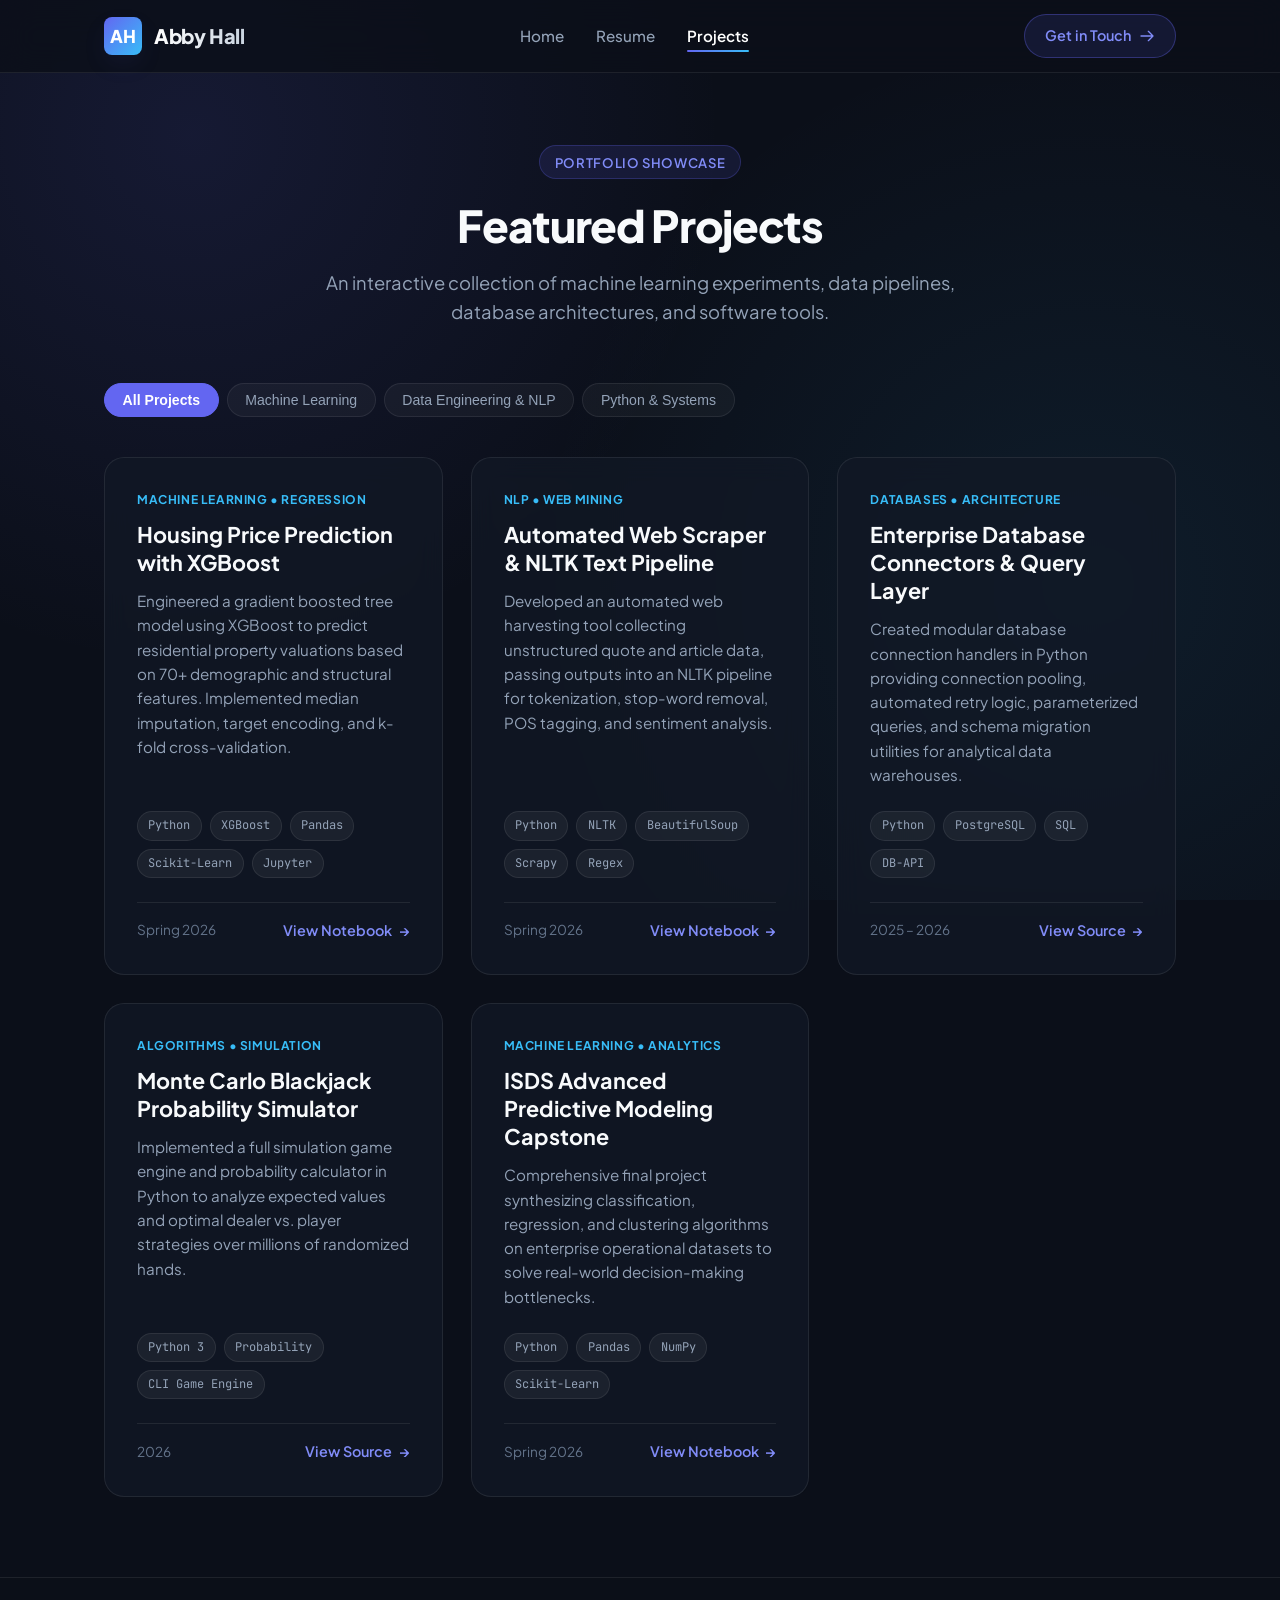
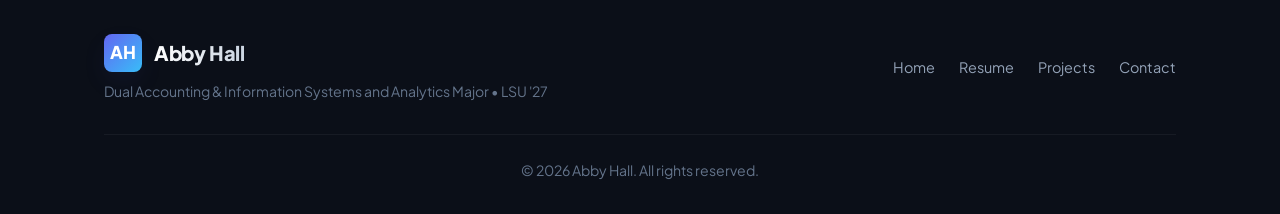
==== project.html @ ceff0d03 "Initial commit of personal website." ====
<!DOCTYPE html>
<html lang="en">
<head>
  <meta charset="UTF-8">
  <meta name="viewport" content="width=device-width, initial-scale=1.0">
  <meta name="description" content="Abby Hall - Portfolio Projects in Machine Learning, Data Science, Python, NLP, and Database Systems.">
  <title>Projects | Abby Hall</title>
  <link rel="stylesheet" href="style.css">
</head>
<body>

  <!-- Navigation Header -->
  <header class="navbar" id="main-nav">
    <div class="container nav-container">
      <a href="index.html" class="logo" id="nav-brand">
        <div class="logo-badge">AH</div>
        <span>Abby Hall</span>
      </a>
      <ul class="nav-links" id="desktop-nav-links">
        <li><a href="index.html" class="nav-link" id="nav-home">Home</a></li>
        <li><a href="resume.html" class="nav-link" id="nav-resume">Resume</a></li>
        <li><a href="project.html" class="nav-link active" id="nav-projects">Projects</a></li>
      </ul>
      <a href="mailto:contact@abbyhall.dev" class="nav-cta" id="nav-contact-btn">
        <span>Get in Touch</span>
        <svg width="16" height="16" fill="none" stroke="currentColor" viewBox="0 0 24 24">
          <path stroke-linecap="round" stroke-linejoin="round" stroke-width="2" d="M14 5l7 7m0 0l-7 7m7-7H3"/>
        </svg>
      </a>
    </div>
  </header>

  <!-- Main Content -->
  <main>
    <!-- Page Header -->
    <section class="page-header" id="projects-header">
      <div class="container">
        <div class="badge">
          <span>Portfolio Showcase</span>
        </div>
        <h1 class="page-title">Featured Projects</h1>
        <p class="page-subtitle">
          An interactive collection of machine learning experiments, data pipelines, database architectures, and software tools.
        </p>
      </div>
    </section>

    <!-- Projects Section with Filter -->
    <section class="section" id="projects-grid-section" style="padding-top: 1rem;">
      <div class="container">
        
        <!-- Filter Tabs -->
        <div class="filter-tabs" id="project-filter-tabs">
          <button class="filter-btn active" data-filter="all">All Projects</button>
          <button class="filter-btn" data-filter="ml">Machine Learning</button>
          <button class="filter-btn" data-filter="data">Data Engineering & NLP</button>
          <button class="filter-btn" data-filter="dev">Python & Systems</button>
        </div>

        <!-- Grid of Project Cards -->
        <div class="cards-grid" id="projects-container">
          
          <!-- Project 1 -->
          <article class="card project-item" data-category="ml" id="project-xgboost-housing">
            <span class="card-tag">Machine Learning &bull; Regression</span>
            <h2 class="card-title">Housing Price Prediction with XGBoost</h2>
            <p class="card-text">
              Engineered a gradient boosted tree model using XGBoost to predict residential property valuations based on 70+ demographic and structural features. Implemented median imputation, target encoding, and k-fold cross-validation.
            </p>
            <div class="tech-tags">
              <span class="tag-pill">Python</span>
              <span class="tag-pill">XGBoost</span>
              <span class="tag-pill">Pandas</span>
              <span class="tag-pill">Scikit-Learn</span>
              <span class="tag-pill">Jupyter</span>
            </div>
            <div class="card-footer">
              <span style="font-size: 0.85rem; color: var(--text-muted);">Spring 2026</span>
              <a href="#" class="card-link" onclick="alert('Project repository & notebook available in local workspace: /XGBoost - Housing Prices'); return false;">
                <span>View Notebook</span> &rarr;
              </a>
            </div>
          </article>

          <!-- Project 2 -->
          <article class="card project-item" data-category="data" id="project-web-scraping-nlp">
            <span class="card-tag">NLP &bull; Web Mining</span>
            <h2 class="card-title">Automated Web Scraper & NLTK Text Pipeline</h2>
            <p class="card-text">
              Developed an automated web harvesting tool collecting unstructured quote and article data, passing outputs into an NLTK pipeline for tokenization, stop-word removal, POS tagging, and sentiment analysis.
            </p>
            <div class="tech-tags">
              <span class="tag-pill">Python</span>
              <span class="tag-pill">NLTK</span>
              <span class="tag-pill">BeautifulSoup</span>
              <span class="tag-pill">Scrapy</span>
              <span class="tag-pill">Regex</span>
            </div>
            <div class="card-footer">
              <span style="font-size: 0.85rem; color: var(--text-muted);">Spring 2026</span>
              <a href="#" class="card-link" onclick="alert('Project pipeline available in local workspace: /web_scraping_nltk_finish.ipynb'); return false;">
                <span>View Notebook</span> &rarr;
              </a>
            </div>
          </article>

          <!-- Project 3 -->
          <article class="card project-item" data-category="dev" id="project-db-connector">
            <span class="card-tag">Databases &bull; Architecture</span>
            <h2 class="card-title">Enterprise Database Connectors & Query Layer</h2>
            <p class="card-text">
              Created modular database connection handlers in Python providing connection pooling, automated retry logic, parameterized queries, and schema migration utilities for analytical data warehouses.
            </p>
            <div class="tech-tags">
              <span class="tag-pill">Python</span>
              <span class="tag-pill">PostgreSQL</span>
              <span class="tag-pill">SQL</span>
              <span class="tag-pill">DB-API</span>
            </div>
            <div class="card-footer">
              <span style="font-size: 0.85rem; color: var(--text-muted);">2025 &ndash; 2026</span>
              <a href="#" class="card-link" onclick="alert('Database connectors available in local workspace: /DBConnections'); return false;">
                <span>View Source</span> &rarr;
              </a>
            </div>
          </article>

          <!-- Project 4 -->
          <article class="card project-item" data-category="dev" id="project-blackjack-simulation">
            <span class="card-tag">Algorithms &bull; Simulation</span>
            <h2 class="card-title">Monte Carlo Blackjack Probability Simulator</h2>
            <p class="card-text">
              Implemented a full simulation game engine and probability calculator in Python to analyze expected values and optimal dealer vs. player strategies over millions of randomized hands.
            </p>
            <div class="tech-tags">
              <span class="tag-pill">Python 3</span>
              <span class="tag-pill">Probability</span>
              <span class="tag-pill">CLI Game Engine</span>
            </div>
            <div class="card-footer">
              <span style="font-size: 0.85rem; color: var(--text-muted);">2026</span>
              <a href="#" class="card-link" onclick="alert('Simulation script available in local workspace: /pythonblackjack.py'); return false;">
                <span>View Source</span> &rarr;
              </a>
            </div>
          </article>

          <!-- Project 5 -->
          <article class="card project-item" data-category="ml" id="project-isds-capstone">
            <span class="card-tag">Machine Learning &bull; Analytics</span>
            <h2 class="card-title">ISDS Advanced Predictive Modeling Capstone</h2>
            <p class="card-text">
              Comprehensive final project synthesizing classification, regression, and clustering algorithms on enterprise operational datasets to solve real-world decision-making bottlenecks.
            </p>
            <div class="tech-tags">
              <span class="tag-pill">Python</span>
              <span class="tag-pill">Pandas</span>
              <span class="tag-pill">NumPy</span>
              <span class="tag-pill">Scikit-Learn</span>
            </div>
            <div class="card-footer">
              <span style="font-size: 0.85rem; color: var(--text-muted);">Spring 2026</span>
              <a href="#" class="card-link" onclick="alert('Capstone notebook available in local workspace: /ISDS3107_final_Spring2026.ipynb'); return false;">
                <span>View Notebook</span> &rarr;
              </a>
            </div>
          </article>

        </div>
      </div>
    </section>
  </main>

  <!-- Footer -->
  <footer class="footer" id="main-footer">
    <div class="container">
      <div class="footer-inner">
        <div>
          <div class="logo">
            <div class="logo-badge">AH</div>
            <span>Abby Hall</span>
          </div>
          <p class="footer-copy" style="margin-top: 0.5rem;">
            Dual Accounting & Information Systems and Analytics Major &bull; LSU '27
          </p>
        </div>

        <div class="footer-links">
          <a href="index.html" class="footer-link">Home</a>
          <a href="resume.html" class="footer-link">Resume</a>
          <a href="project.html" class="footer-link">Projects</a>
          <a href="mailto:contact@abbyhall.dev" class="footer-link">Contact</a>
        </div>
      </div>
      <p class="footer-copy" style="margin-top: 1.5rem; text-align: center;">
        &copy; 2026 Abby Hall. All rights reserved.
      </p>
    </div>
  </footer>

  <!-- Vanilla JS for dynamic project filtering -->
  <script>
    document.addEventListener('DOMContentLoaded', () => {
      const filterBtns = document.querySelectorAll('.filter-btn');
      const projectItems = document.querySelectorAll('.project-item');

      filterBtns.forEach(btn => {
        btn.addEventListener('click', () => {
          filterBtns.forEach(b => b.classList.remove('active'));
          btn.classList.add('active');

          const filter = btn.getAttribute('data-filter');

          projectItems.forEach(item => {
            const category = item.getAttribute('data-category');
            if (filter === 'all' || category === filter) {
              item.style.display = 'flex';
            } else {
              item.style.display = 'none';
            }
          });
        });
      });
    });
  </script>

</body>
</html>
---- style.css ----
/* ===================================================================
   Abby Hall - Personal Portfolio & Resume Stylesheet
   Modern, responsive design with CSS custom properties & animations
   =================================================================== */

@import url('https://fonts.googleapis.com/css2?family=Plus+Jakarta+Sans:wght@300;400;500;600;700;800&family=JetBrains+Mono:wght@400;500&display=swap');

:root {
  --bg: #0b0f19;
  --bg-card: rgba(18, 24, 38, 0.75);
  --bg-card-hover: rgba(28, 36, 56, 0.85);
  --surface: #131b2e;
  --surface-border: rgba(255, 255, 255, 0.08);
  --surface-border-hover: rgba(99, 102, 241, 0.35);

  --primary: #6366f1;
  --primary-light: #818cf8;
  --primary-glow: rgba(99, 102, 241, 0.25);
  --accent: #38bdf8;
  --accent-glow: rgba(56, 189, 248, 0.2);
  --emerald: #10b981;

  --text-main: #f8fafc;
  --text-secondary: #94a3b8;
  --text-muted: #64748b;

  --font-main: 'Plus Jakarta Sans', -apple-system, BlinkMacSystemFont, 'Segoe UI', Roboto, sans-serif;
  --font-mono: 'JetBrains Mono', monospace;

  --radius-sm: 8px;
  --radius-md: 14px;
  --radius-lg: 20px;
  --radius-full: 9999px;

  --transition-fast: 0.18s cubic-bezier(0.16, 1, 0.3, 1);
  --transition-smooth: 0.3s cubic-bezier(0.16, 1, 0.3, 1);
  --shadow-subtle: 0 4px 20px rgba(0, 0, 0, 0.25);
  --shadow-glow: 0 10px 30px -10px var(--primary-glow);
}

/* Base Reset & Typography */
* {
  margin: 0;
  padding: 0;
  box-sizing: border-box;
}

html {
  scroll-behavior: smooth;
  font-size: 16px;
}

body {
  font-family: var(--font-main);
  background-color: var(--bg);
  color: var(--text-main);
  line-height: 1.6;
  min-height: 100vh;
  display: flex;
  flex-direction: column;
  background-image:
    radial-gradient(circle at 15% 15%, rgba(99, 102, 241, 0.12) 0%, transparent 40%),
    radial-gradient(circle at 85% 65%, rgba(56, 189, 248, 0.08) 0%, transparent 45%);
  background-attachment: fixed;
  overflow-x: hidden;
}

a {
  color: inherit;
  text-decoration: none;
}

/* Container */
.container {
  width: 100%;
  max-width: 1120px;
  margin: 0 auto;
  padding: 0 1.5rem;
}

/* Header & Navigation */
.navbar {
  position: sticky;
  top: 0;
  z-index: 100;
  background: rgba(11, 15, 25, 0.82);
  backdrop-filter: blur(16px);
  -webkit-backdrop-filter: blur(16px);
  border-bottom: 1px solid var(--surface-border);
  transition: var(--transition-smooth);
}

.nav-container {
  display: flex;
  align-items: center;
  justify-content: space-between;
  height: 4.5rem;
}

.logo {
  display: flex;
  align-items: center;
  gap: 0.75rem;
  font-weight: 800;
  font-size: 1.25rem;
  letter-spacing: -0.02em;
}

.logo-badge {
  width: 38px;
  height: 38px;
  background: linear-gradient(135deg, var(--primary), var(--accent));
  border-radius: var(--radius-sm);
  display: grid;
  place-items: center;
  color: #fff;
  font-weight: 800;
  font-size: 1.1rem;
  box-shadow: var(--shadow-glow);
}

.logo span {
  background: linear-gradient(90deg, #fff, #cbd5e1);
  -webkit-background-clip: text;
  -webkit-text-fill-color: transparent;
}

.nav-links {
  display: flex;
  align-items: center;
  gap: 2rem;
  list-style: none;
}

.nav-link {
  font-size: 0.95rem;
  font-weight: 500;
  color: var(--text-secondary);
  transition: var(--transition-fast);
  position: relative;
  padding: 0.4rem 0;
}

.nav-link:hover {
  color: var(--text-main);
}

.nav-link.active {
  color: #fff;
  font-weight: 600;
}

.nav-link.active::after {
  content: '';
  position: absolute;
  bottom: 0;
  left: 0;
  width: 100%;
  height: 2px;
  background: linear-gradient(90deg, var(--primary), var(--accent));
  border-radius: var(--radius-full);
}

.nav-cta {
  display: inline-flex;
  align-items: center;
  gap: 0.5rem;
  padding: 0.6rem 1.25rem;
  background: rgba(99, 102, 241, 0.12);
  border: 1px solid rgba(99, 102, 241, 0.35);
  color: var(--primary-light);
  border-radius: var(--radius-full);
  font-size: 0.9rem;
  font-weight: 600;
  transition: var(--transition-smooth);
}

.nav-cta:hover {
  background: var(--primary);
  color: #fff;
  box-shadow: var(--shadow-glow);
  transform: translateY(-1px);
}

/* Mobile Nav Toggle */
.mobile-toggle {
  display: none;
  background: none;
  border: none;
  color: var(--text-main);
  font-size: 1.5rem;
  cursor: pointer;
}

/* Page Headers / Hero */
.page-header {
  padding: 4.5rem 0 2.5rem;
  text-align: center;
}

.badge {
  display: inline-flex;
  align-items: center;
  gap: 0.5rem;
  padding: 0.35rem 0.9rem;
  background: rgba(99, 102, 241, 0.12);
  border: 1px solid rgba(99, 102, 241, 0.25);
  color: var(--primary-light);
  border-radius: var(--radius-full);
  font-size: 0.82rem;
  font-weight: 600;
  text-transform: uppercase;
  letter-spacing: 0.05em;
  margin-bottom: 1.25rem;
}

.status-dot {
  width: 8px;
  height: 8px;
  background-color: var(--emerald);
  border-radius: 50%;
  box-shadow: 0 0 10px var(--emerald);
  display: inline-block;
}

.page-title {
  font-size: 2.75rem;
  font-weight: 800;
  letter-spacing: -0.03em;
  line-height: 1.2;
  margin-bottom: 1rem;
}

.page-subtitle {
  font-size: 1.15rem;
  color: var(--text-secondary);
  max-width: 650px;
  margin: 0 auto;
}

/* Buttons */
.btn-group {
  display: flex;
  gap: 1rem;
  align-items: center;
  flex-wrap: wrap;
}

.btn {
  display: inline-flex;
  align-items: center;
  justify-content: center;
  gap: 0.5rem;
  padding: 0.8rem 1.6rem;
  border-radius: var(--radius-md);
  font-weight: 600;
  font-size: 0.95rem;
  transition: var(--transition-smooth);
  cursor: pointer;
  border: none;
}

.btn-primary {
  background: linear-gradient(135deg, var(--primary), #4f46e5);
  color: #fff;
  box-shadow: var(--shadow-glow);
}

.btn-primary:hover {
  background: linear-gradient(135deg, #4f46e5, var(--primary));
  box-shadow: 0 12px 35px -8px var(--primary-glow);
  transform: translateY(-2px);
}

.btn-secondary {
  background: rgba(255, 255, 255, 0.04);
  border: 1px solid var(--surface-border);
  color: var(--text-main);
}

.btn-secondary:hover {
  background: rgba(255, 255, 255, 0.08);
  border-color: var(--surface-border-hover);
  transform: translateY(-2px);
}

/* Hero Section (index.html) */
.hero-section {
  padding: 5rem 0 6rem;
  display: grid;
  grid-template-columns: 1.2fr 0.8fr;
  gap: 3.5rem;
  align-items: center;
}

.hero-title {
  font-size: 3.5rem;
  font-weight: 800;
  line-height: 1.15;
  letter-spacing: -0.03em;
  margin-bottom: 1.5rem;
}

.hero-highlight {
  background: linear-gradient(135deg, var(--primary-light), var(--accent));
  -webkit-background-clip: text;
  -webkit-text-fill-color: transparent;
}

.hero-description {
  font-size: 1.2rem;
  color: var(--text-secondary);
  line-height: 1.7;
  margin-bottom: 2rem;
}

.hero-visual {
  position: relative;
  display: flex;
  justify-content: center;
}

.profile-card {
  width: 100%;
  max-width: 360px;
  background: var(--bg-card);
  backdrop-filter: blur(20px);
  border: 1px solid var(--surface-border);
  border-radius: var(--radius-lg);
  padding: 2rem;
  box-shadow: var(--shadow-subtle);
  position: relative;
  transition: var(--transition-smooth);
}

.profile-card:hover {
  border-color: var(--surface-border-hover);
  transform: translateY(-4px);
}

.avatar-wrapper {
  width: 120px;
  height: 120px;
  margin: 0 auto 1.5rem;
  border-radius: var(--radius-full);
  padding: 4px;
  background: linear-gradient(135deg, var(--primary), var(--accent));
  display: flex;
  align-items: center;
  justify-content: center;
}

.avatar-placeholder {
  width: 100%;
  height: 100%;
  border-radius: var(--radius-full);
  background: var(--surface);
  display: grid;
  place-items: center;
  font-size: 2.5rem;
  font-weight: 700;
  color: var(--text-main);
}

.profile-info {
  text-align: center;
}

.profile-name {
  font-size: 1.4rem;
  font-weight: 700;
  margin-bottom: 0.3rem;
}

.profile-role {
  color: var(--accent);
  font-size: 0.95rem;
  font-weight: 500;
  margin-bottom: 1.5rem;
}

.quick-stats {
  display: grid;
  grid-template-columns: repeat(2, 1fr);
  gap: 1rem;
  border-top: 1px solid var(--surface-border);
  padding-top: 1.25rem;
}

.stat-item {
  text-align: center;
}

.stat-number {
  font-size: 1.4rem;
  font-weight: 700;
  color: var(--text-main);
}

.stat-label {
  font-size: 0.8rem;
  color: var(--text-muted);
}

/* Feature/Grid Sections */
.section {
  padding: 5rem 0;
}

.section-header {
  margin-bottom: 3rem;
  display: flex;
  justify-content: space-between;
  align-items: flex-end;
  flex-wrap: wrap;
  gap: 1rem;
}

.section-title {
  font-size: 2rem;
  font-weight: 700;
  letter-spacing: -0.02em;
}

.section-subtitle {
  color: var(--text-secondary);
  margin-top: 0.35rem;
  font-size: 1rem;
}

.cards-grid {
  display: grid;
  grid-template-columns: repeat(auto-fit, minmax(320px, 1fr));
  gap: 1.75rem;
}

/* Generic Card */
.card {
  background: var(--bg-card);
  backdrop-filter: blur(12px);
  border: 1px solid var(--surface-border);
  border-radius: var(--radius-lg);
  padding: 2rem;
  transition: var(--transition-smooth);
  display: flex;
  flex-direction: column;
  position: relative;
  overflow: hidden;
}

.card:hover {
  background: var(--bg-card-hover);
  border-color: var(--surface-border-hover);
  transform: translateY(-4px);
  box-shadow: 0 12px 30px rgba(0, 0, 0, 0.3);
}

.card-tag {
  font-size: 0.75rem;
  font-weight: 700;
  text-transform: uppercase;
  letter-spacing: 0.05em;
  color: var(--accent);
  margin-bottom: 0.75rem;
}

.card-title {
  font-size: 1.35rem;
  font-weight: 700;
  margin-bottom: 0.75rem;
  line-height: 1.3;
}

.card-text {
  color: var(--text-secondary);
  font-size: 0.95rem;
  line-height: 1.6;
  margin-bottom: 1.5rem;
  flex-grow: 1;
}

.tech-tags {
  display: flex;
  flex-wrap: wrap;
  gap: 0.5rem;
  margin-bottom: 1.5rem;
}

.tag-pill {
  font-family: var(--font-mono);
  font-size: 0.75rem;
  padding: 0.25rem 0.65rem;
  border-radius: var(--radius-full);
  background: rgba(255, 255, 255, 0.05);
  border: 1px solid var(--surface-border);
  color: var(--text-secondary);
}

.card-footer {
  display: flex;
  align-items: center;
  justify-content: space-between;
  border-top: 1px solid var(--surface-border);
  padding-top: 1rem;
}

.card-link {
  font-weight: 600;
  font-size: 0.9rem;
  color: var(--primary-light);
  display: inline-flex;
  align-items: center;
  gap: 0.4rem;
  transition: var(--transition-fast);
}

.card-link:hover {
  color: #fff;
  gap: 0.6rem;
}

/* Resume Page Specific Styles */
.resume-container {
  display: grid;
  grid-template-columns: 2fr 1fr;
  gap: 3rem;
  padding-bottom: 5rem;
}

.timeline {
  position: relative;
  padding-left: 2rem;
  margin-bottom: 3rem;
}

.timeline::before {
  content: '';
  position: absolute;
  top: 0;
  bottom: 0;
  left: 7px;
  width: 2px;
  background: var(--surface-border);
}

.timeline-item {
  position: relative;
  margin-bottom: 2.5rem;
}

.timeline-dot {
  position: absolute;
  left: -2rem;
  top: 0.35rem;
  width: 16px;
  height: 16px;
  border-radius: 50%;
  background: var(--bg);
  border: 3px solid var(--primary);
  box-shadow: 0 0 10px var(--primary-glow);
}

.timeline-date {
  font-size: 0.85rem;
  font-family: var(--font-mono);
  color: var(--accent);
  margin-bottom: 0.35rem;
}

.timeline-title {
  font-size: 1.25rem;
  font-weight: 700;
  color: var(--text-main);
}

.timeline-company {
  font-size: 0.95rem;
  color: var(--text-secondary);
  font-weight: 500;
  margin-bottom: 0.75rem;
}

.timeline-desc {
  color: var(--text-secondary);
  font-size: 0.92rem;
  line-height: 1.6;
}

.timeline-desc li {
  margin-left: 1.2rem;
  margin-bottom: 0.4rem;
}

/* Skills Box */
.skills-group {
  margin-bottom: 2rem;
}

.skills-group-title {
  font-size: 1rem;
  font-weight: 700;
  color: var(--text-main);
  margin-bottom: 0.75rem;
  display: flex;
  align-items: center;
  gap: 0.5rem;
}

.skills-chips {
  display: flex;
  flex-wrap: wrap;
  gap: 0.5rem;
}

.skill-chip {
  padding: 0.4rem 0.85rem;
  background: rgba(255, 255, 255, 0.04);
  border: 1px solid var(--surface-border);
  border-radius: var(--radius-sm);
  font-size: 0.85rem;
  color: var(--text-secondary);
  transition: var(--transition-fast);
}

.skill-chip:hover {
  background: rgba(99, 102, 241, 0.15);
  border-color: rgba(99, 102, 241, 0.4);
  color: var(--text-main);
}

/* Filter controls on Projects page */
.filter-tabs {
  display: flex;
  gap: 0.5rem;
  flex-wrap: wrap;
  margin-bottom: 2.5rem;
}

.filter-btn {
  padding: 0.5rem 1.1rem;
  border-radius: var(--radius-full);
  background: rgba(255, 255, 255, 0.04);
  border: 1px solid var(--surface-border);
  color: var(--text-secondary);
  font-size: 0.88rem;
  font-weight: 500;
  cursor: pointer;
  transition: var(--transition-fast);
}

.filter-btn:hover {
  background: rgba(255, 255, 255, 0.08);
  color: var(--text-main);
}

.filter-btn.active {
  background: var(--primary);
  border-color: var(--primary);
  color: #fff;
  font-weight: 600;
}

/* Footer */
.footer {
  margin-top: auto;
  border-top: 1px solid var(--surface-border);
  background: rgba(11, 15, 25, 0.95);
  padding: 3.5rem 0 2rem;
}

.footer-inner {
  display: flex;
  justify-content: space-between;
  align-items: center;
  flex-wrap: wrap;
  gap: 1.5rem;
  padding-bottom: 2rem;
  border-bottom: 1px solid rgba(255, 255, 255, 0.05);
}

.footer-copy {
  color: var(--text-muted);
  font-size: 0.88rem;
}

.footer-links {
  display: flex;
  gap: 1.5rem;
}

.footer-link {
  color: var(--text-secondary);
  font-size: 0.9rem;
  transition: var(--transition-fast);
}

.footer-link:hover {
  color: var(--primary-light);
}

/* Print Styles for Resume */
@media print {
  body {
    background: #fff !important;
    color: #000 !important;
    font-size: 11pt;
  }

  .navbar,
  .footer,
  .btn-group,
  .badge,
  .filter-tabs {
    display: none !important;
  }

  .container {
    max-width: 100% !important;
    padding: 0 !important;
  }

  .resume-container {
    display: block !important;
  }

  .card,
  .timeline-item {
    border: none !important;
    box-shadow: none !important;
    background: transparent !important;
  }

  .page-title {
    color: #000 !important;
  }
}

/* Responsive adjustments */
@media (max-width: 860px) {
  .hero-section {
    grid-template-columns: 1fr;
    text-align: center;
    gap: 2.5rem;
  }

  .btn-group {
    justify-content: center;
  }

  .hero-title {
    font-size: 2.75rem;
  }

  .resume-container {
    grid-template-columns: 1fr;
  }
}

@media (max-width: 680px) {
  .nav-links {
    display: none;
  }

  .mobile-toggle {
    display: block;
  }

  .hero-title {
    font-size: 2.25rem;
  }

  .page-title {
    font-size: 2.1rem;
  }
}
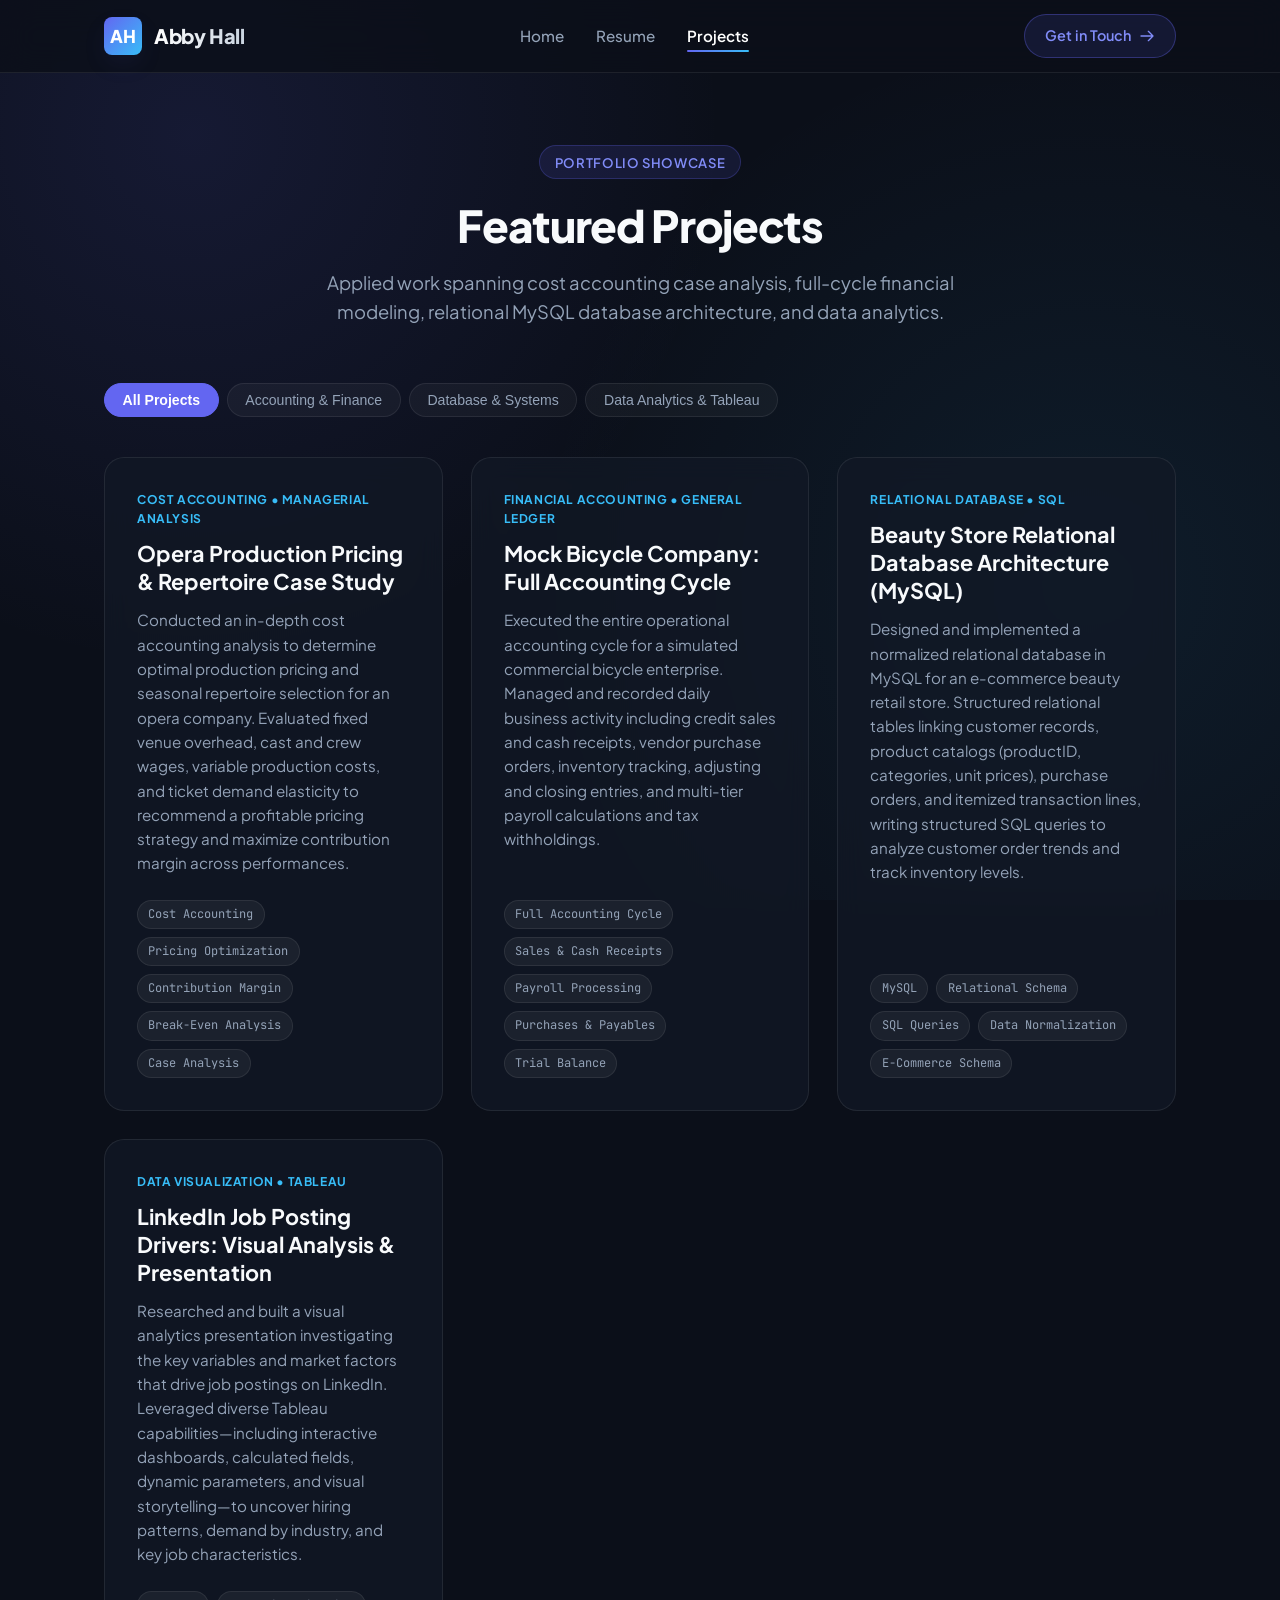
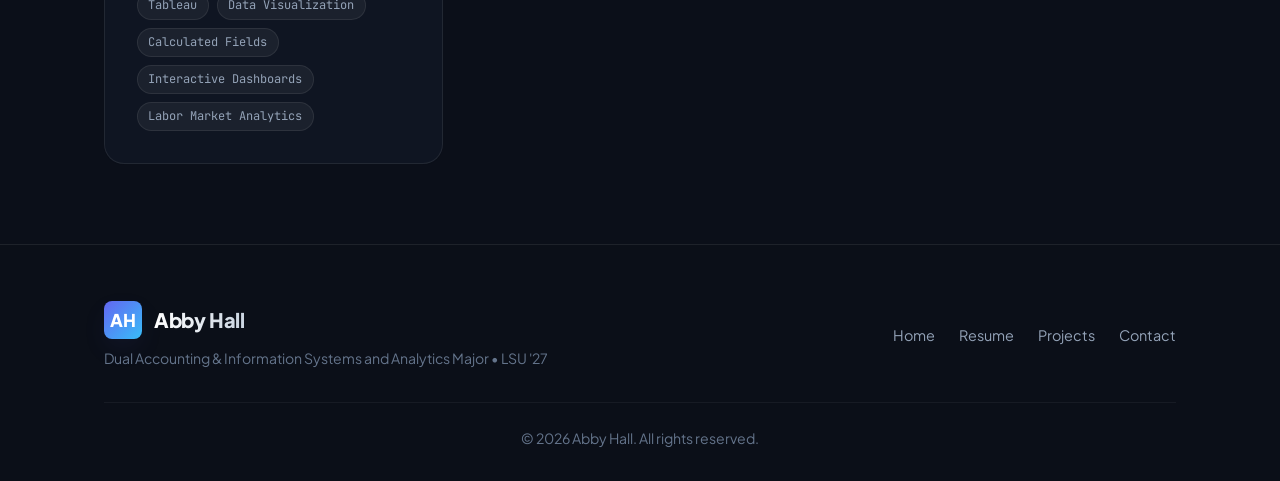
==== commit 60efd0c8: "updated the projects tab to reflect actual projects done in my accounting and isds courses" ====
--- a/project.html
+++ b/project.html
@@ -3,7 +3,7 @@
 <head>
   <meta charset="UTF-8">
   <meta name="viewport" content="width=device-width, initial-scale=1.0">
-  <meta name="description" content="Abby Hall - Portfolio Projects in Machine Learning, Data Science, Python, NLP, and Database Systems.">
+  <meta name="description" content="Abby Hall - Portfolio Projects in Cost Accounting, Financial Accounting Cycles, MySQL Relational Databases, and Predictive Data Analytics.">
   <title>Projects | Abby Hall</title>
   <link rel="stylesheet" href="style.css">
 </head>
@@ -21,7 +21,7 @@
         <li><a href="resume.html" class="nav-link" id="nav-resume">Resume</a></li>
         <li><a href="project.html" class="nav-link active" id="nav-projects">Projects</a></li>
       </ul>
-      <a href="mailto:contact@abbyhall.dev" class="nav-cta" id="nav-contact-btn">
+      <a href="mailto:abbymh05@gmail.com" class="nav-cta" id="nav-contact-btn">
         <span>Get in Touch</span>
         <svg width="16" height="16" fill="none" stroke="currentColor" viewBox="0 0 24 24">
           <path stroke-linecap="round" stroke-linejoin="round" stroke-width="2" d="M14 5l7 7m0 0l-7 7m7-7H3"/>
@@ -40,7 +40,7 @@
         </div>
         <h1 class="page-title">Featured Projects</h1>
         <p class="page-subtitle">
-          An interactive collection of machine learning experiments, data pipelines, database architectures, and software tools.
+          Applied work spanning cost accounting case analysis, full-cycle financial modeling, relational MySQL database architecture, and data analytics.
         </p>
       </div>
     </section>
@@ -52,120 +52,77 @@
         <!-- Filter Tabs -->
         <div class="filter-tabs" id="project-filter-tabs">
           <button class="filter-btn active" data-filter="all">All Projects</button>
-          <button class="filter-btn" data-filter="ml">Machine Learning</button>
-          <button class="filter-btn" data-filter="data">Data Engineering & NLP</button>
-          <button class="filter-btn" data-filter="dev">Python & Systems</button>
+          <button class="filter-btn" data-filter="accounting">Accounting & Finance</button>
+          <button class="filter-btn" data-filter="database">Database & Systems</button>
+          <button class="filter-btn" data-filter="analytics">Data Analytics & Tableau</button>
         </div>
 
         <!-- Grid of Project Cards -->
         <div class="cards-grid" id="projects-container">
           
-          <!-- Project 1 -->
-          <article class="card project-item" data-category="ml" id="project-xgboost-housing">
-            <span class="card-tag">Machine Learning &bull; Regression</span>
-            <h2 class="card-title">Housing Price Prediction with XGBoost</h2>
+          <!-- Project 1: Cost Accounting Opera Case Study -->
+          <article class="card project-item" data-category="accounting" id="project-opera-cost-accounting">
+            <span class="card-tag">Cost Accounting &bull; Managerial Analysis</span>
+            <h2 class="card-title">Opera Production Pricing & Repertoire Case Study</h2>
             <p class="card-text">
-              Engineered a gradient boosted tree model using XGBoost to predict residential property valuations based on 70+ demographic and structural features. Implemented median imputation, target encoding, and k-fold cross-validation.
+              Conducted an in-depth cost accounting analysis to determine optimal production pricing and seasonal repertoire selection for an opera company. Evaluated fixed venue overhead, cast and crew wages, variable production costs, and ticket demand elasticity to recommend a profitable pricing strategy and maximize contribution margin across performances.
             </p>
             <div class="tech-tags">
-              <span class="tag-pill">Python</span>
-              <span class="tag-pill">XGBoost</span>
-              <span class="tag-pill">Pandas</span>
-              <span class="tag-pill">Scikit-Learn</span>
-              <span class="tag-pill">Jupyter</span>
-            </div>
-            <div class="card-footer">
-              <span style="font-size: 0.85rem; color: var(--text-muted);">Spring 2026</span>
-              <a href="#" class="card-link" onclick="alert('Project repository & notebook available in local workspace: /XGBoost - Housing Prices'); return false;">
-                <span>View Notebook</span> &rarr;
-              </a>
+              <span class="tag-pill">Cost Accounting</span>
+              <span class="tag-pill">Pricing Optimization</span>
+              <span class="tag-pill">Contribution Margin</span>
+              <span class="tag-pill">Break-Even Analysis</span>
+              <span class="tag-pill">Case Analysis</span>
             </div>
           </article>
 
-          <!-- Project 2 -->
-          <article class="card project-item" data-category="data" id="project-web-scraping-nlp">
-            <span class="card-tag">NLP &bull; Web Mining</span>
-            <h2 class="card-title">Automated Web Scraper & NLTK Text Pipeline</h2>
+          <!-- Project 2: Mock Bicycle Company Accounting Cycle -->
+          <article class="card project-item" data-category="accounting" id="project-bicycle-accounting-cycle">
+            <span class="card-tag">Financial Accounting &bull; General Ledger</span>
+            <h2 class="card-title">Mock Bicycle Company: Full Accounting Cycle</h2>
             <p class="card-text">
-              Developed an automated web harvesting tool collecting unstructured quote and article data, passing outputs into an NLTK pipeline for tokenization, stop-word removal, POS tagging, and sentiment analysis.
+              Executed the entire operational accounting cycle for a simulated commercial bicycle enterprise. Managed and recorded daily business activity including credit sales and cash receipts, vendor purchase orders, inventory tracking, adjusting and closing entries, and multi-tier payroll calculations and tax withholdings.
             </p>
             <div class="tech-tags">
-              <span class="tag-pill">Python</span>
-              <span class="tag-pill">NLTK</span>
-              <span class="tag-pill">BeautifulSoup</span>
-              <span class="tag-pill">Scrapy</span>
-              <span class="tag-pill">Regex</span>
-            </div>
-            <div class="card-footer">
-              <span style="font-size: 0.85rem; color: var(--text-muted);">Spring 2026</span>
-              <a href="#" class="card-link" onclick="alert('Project pipeline available in local workspace: /web_scraping_nltk_finish.ipynb'); return false;">
-                <span>View Notebook</span> &rarr;
-              </a>
+              <span class="tag-pill">Full Accounting Cycle</span>
+              <span class="tag-pill">Sales & Cash Receipts</span>
+              <span class="tag-pill">Payroll Processing</span>
+              <span class="tag-pill">Purchases & Payables</span>
+              <span class="tag-pill">Trial Balance</span>
             </div>
           </article>
 
-          <!-- Project 3 -->
-          <article class="card project-item" data-category="dev" id="project-db-connector">
-            <span class="card-tag">Databases &bull; Architecture</span>
-            <h2 class="card-title">Enterprise Database Connectors & Query Layer</h2>
+          <!-- Project 3: Beauty Store Database (MySQL) -->
+          <article class="card project-item" data-category="database" id="project-beauty-store-database">
+            <span class="card-tag">Relational Database &bull; SQL</span>
+            <h2 class="card-title">Beauty Store Relational Database Architecture (MySQL)</h2>
             <p class="card-text">
-              Created modular database connection handlers in Python providing connection pooling, automated retry logic, parameterized queries, and schema migration utilities for analytical data warehouses.
+              Designed and implemented a normalized relational database in MySQL for an e-commerce beauty retail store. Structured relational tables linking customer records, product catalogs (productID, categories, unit prices), purchase orders, and itemized transaction lines, writing structured SQL queries to analyze customer order trends and track inventory levels.
             </p>
             <div class="tech-tags">
-              <span class="tag-pill">Python</span>
-              <span class="tag-pill">PostgreSQL</span>
-              <span class="tag-pill">SQL</span>
-              <span class="tag-pill">DB-API</span>
-            </div>
-            <div class="card-footer">
-              <span style="font-size: 0.85rem; color: var(--text-muted);">2025 &ndash; 2026</span>
-              <a href="#" class="card-link" onclick="alert('Database connectors available in local workspace: /DBConnections'); return false;">
-                <span>View Source</span> &rarr;
-              </a>
+              <span class="tag-pill">MySQL</span>
+              <span class="tag-pill">Relational Schema</span>
+              <span class="tag-pill">SQL Queries</span>
+              <span class="tag-pill">Data Normalization</span>
+              <span class="tag-pill">E-Commerce Schema</span>
             </div>
           </article>
 
-          <!-- Project 4 -->
-          <article class="card project-item" data-category="dev" id="project-blackjack-simulation">
-            <span class="card-tag">Algorithms &bull; Simulation</span>
-            <h2 class="card-title">Monte Carlo Blackjack Probability Simulator</h2>
+          <!-- Project 4: LinkedIn Job Postings Driver Analysis (Tableau) -->
+          <article class="card project-item" data-category="analytics" id="project-linkedin-tableau">
+            <span class="card-tag">Data Visualization &bull; Tableau</span>
+            <h2 class="card-title">LinkedIn Job Posting Drivers: Visual Analysis & Presentation</h2>
             <p class="card-text">
-              Implemented a full simulation game engine and probability calculator in Python to analyze expected values and optimal dealer vs. player strategies over millions of randomized hands.
+              Researched and built a visual analytics presentation investigating the key variables and market factors that drive job postings on LinkedIn. Leveraged diverse Tableau capabilities—including interactive dashboards, calculated fields, dynamic parameters, and visual storytelling—to uncover hiring patterns, demand by industry, and key job characteristics.
             </p>
             <div class="tech-tags">
-              <span class="tag-pill">Python 3</span>
-              <span class="tag-pill">Probability</span>
-              <span class="tag-pill">CLI Game Engine</span>
-            </div>
-            <div class="card-footer">
-              <span style="font-size: 0.85rem; color: var(--text-muted);">2026</span>
-              <a href="#" class="card-link" onclick="alert('Simulation script available in local workspace: /pythonblackjack.py'); return false;">
-                <span>View Source</span> &rarr;
-              </a>
+              <span class="tag-pill">Tableau</span>
+              <span class="tag-pill">Data Visualization</span>
+              <span class="tag-pill">Calculated Fields</span>
+              <span class="tag-pill">Interactive Dashboards</span>
+              <span class="tag-pill">Labor Market Analytics</span>
             </div>
           </article>
-
-          <!-- Project 5 -->
-          <article class="card project-item" data-category="ml" id="project-isds-capstone">
-            <span class="card-tag">Machine Learning &bull; Analytics</span>
-            <h2 class="card-title">ISDS Advanced Predictive Modeling Capstone</h2>
-            <p class="card-text">
-              Comprehensive final project synthesizing classification, regression, and clustering algorithms on enterprise operational datasets to solve real-world decision-making bottlenecks.
-            </p>
-            <div class="tech-tags">
-              <span class="tag-pill">Python</span>
-              <span class="tag-pill">Pandas</span>
-              <span class="tag-pill">NumPy</span>
-              <span class="tag-pill">Scikit-Learn</span>
-            </div>
-            <div class="card-footer">
-              <span style="font-size: 0.85rem; color: var(--text-muted);">Spring 2026</span>
-              <a href="#" class="card-link" onclick="alert('Capstone notebook available in local workspace: /ISDS3107_final_Spring2026.ipynb'); return false;">
-                <span>View Notebook</span> &rarr;
-              </a>
-            </div>
-          </article>
-
         </div>
       </div>
     </section>
@@ -189,7 +146,7 @@
           <a href="index.html" class="footer-link">Home</a>
           <a href="resume.html" class="footer-link">Resume</a>
           <a href="project.html" class="footer-link">Projects</a>
-          <a href="mailto:contact@abbyhall.dev" class="footer-link">Contact</a>
+          <a href="mailto:abbymh05@gmail.com" class="footer-link">Contact</a>
         </div>
       </div>
       <p class="footer-copy" style="margin-top: 1.5rem; text-align: center;">
--- a/style.css
+++ b/style.css
@@ -486,6 +486,10 @@
   margin-bottom: 1.5rem;
 }
 
+.card .tech-tags:last-child {
+  margin-bottom: 0;
+}
+
 .tag-pill {
   font-family: var(--font-mono);
   font-size: 0.75rem;
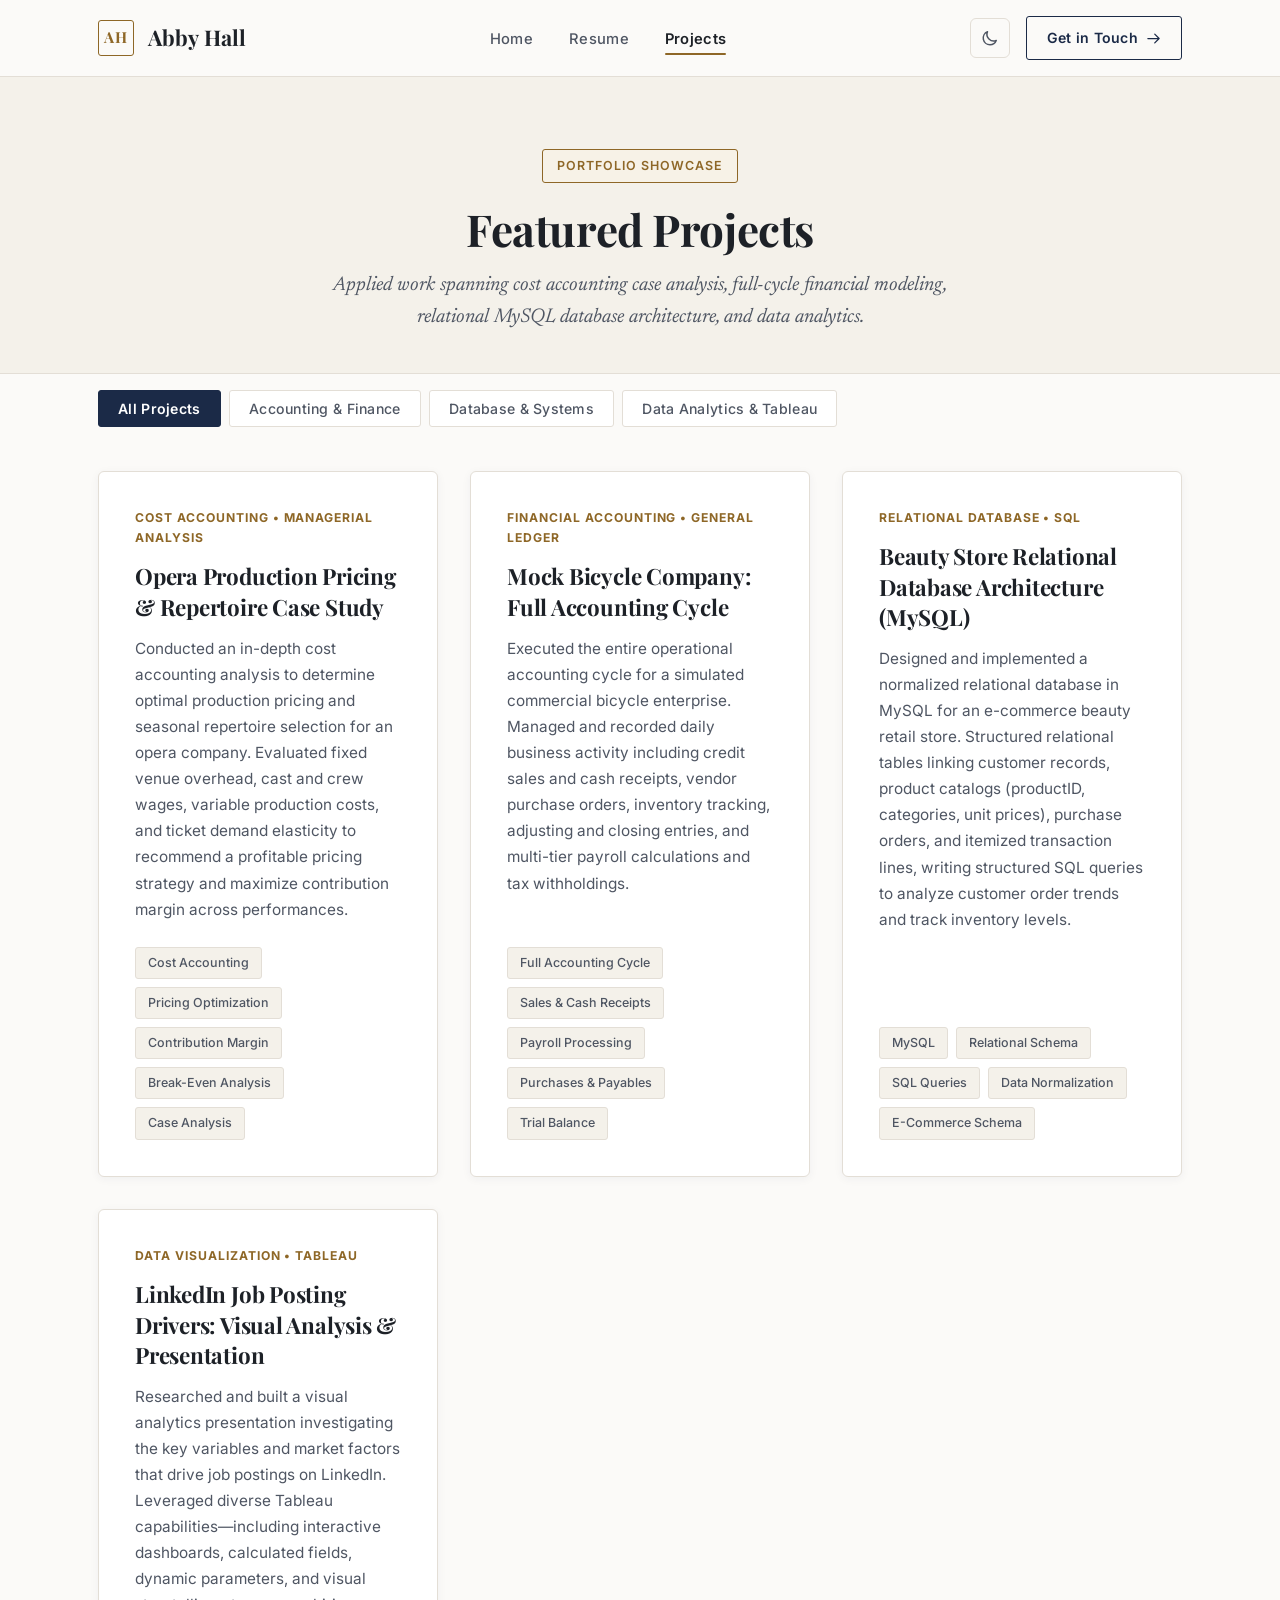
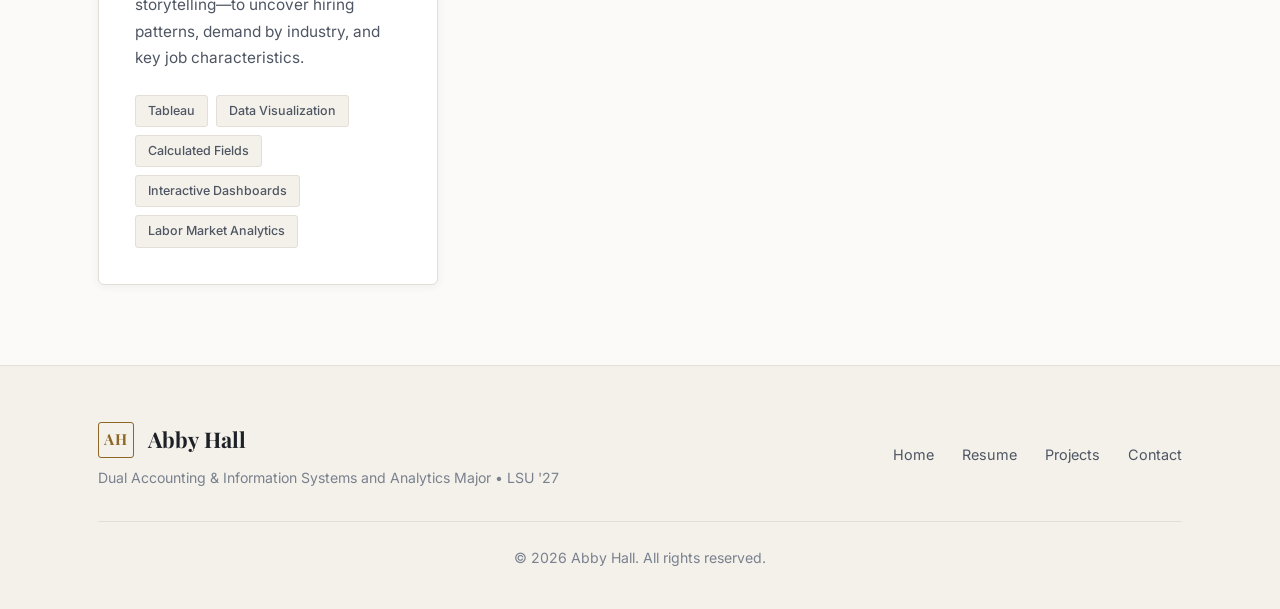
==== commit 405580b2: "updated theme, added light and dark mode, and revised core competencies" ====
--- a/project.html
+++ b/project.html
@@ -5,7 +5,8 @@
   <meta name="viewport" content="width=device-width, initial-scale=1.0">
   <meta name="description" content="Abby Hall - Portfolio Projects in Cost Accounting, Financial Accounting Cycles, MySQL Relational Databases, and Predictive Data Analytics.">
   <title>Projects | Abby Hall</title>
-  <link rel="stylesheet" href="style.css">
+  <link rel="stylesheet" href="style.css?v=2">
+  <script src="theme.js?v=2"></script>
 </head>
 <body>
 
@@ -21,12 +22,23 @@
         <li><a href="resume.html" class="nav-link" id="nav-resume">Resume</a></li>
         <li><a href="project.html" class="nav-link active" id="nav-projects">Projects</a></li>
       </ul>
-      <a href="mailto:abbymh05@gmail.com" class="nav-cta" id="nav-contact-btn">
-        <span>Get in Touch</span>
-        <svg width="16" height="16" fill="none" stroke="currentColor" viewBox="0 0 24 24">
-          <path stroke-linecap="round" stroke-linejoin="round" stroke-width="2" d="M14 5l7 7m0 0l-7 7m7-7H3"/>
-        </svg>
-      </a>
+      <div class="nav-actions">
+        <button id="theme-toggle" class="theme-toggle" aria-label="Toggle light and dark theme" title="Toggle theme">
+          <svg class="sun-icon" width="18" height="18" fill="none" stroke="currentColor" viewBox="0 0 24 24">
+            <circle cx="12" cy="12" r="5" stroke-width="2"/>
+            <path stroke-linecap="round" stroke-width="2" d="M12 1v2m0 18v2M4.22 4.22l1.42 1.42m12.72 12.72l1.42 1.42M1 12h2m18 0h2M4.22 19.78l1.42-1.42M18.36 5.64l1.42-1.42"/>
+          </svg>
+          <svg class="moon-icon" width="18" height="18" fill="none" stroke="currentColor" viewBox="0 0 24 24">
+            <path stroke-linecap="round" stroke-linejoin="round" stroke-width="2" d="M20.354 15.354A9 9 0 018.646 3.646 9.003 9.003 0 0012 21a9.003 9.003 0 008.354-5.646z"/>
+          </svg>
+        </button>
+        <a href="mailto:abbymh05@gmail.com" class="nav-cta" id="nav-contact-btn">
+          <span>Get in Touch</span>
+          <svg width="15" height="15" fill="none" stroke="currentColor" viewBox="0 0 24 24">
+            <path stroke-linecap="round" stroke-linejoin="round" stroke-width="2" d="M14 5l7 7m0 0l-7 7m7-7H3"/>
+          </svg>
+        </a>
+      </div>
     </div>
   </header>
 
--- a/style.css
+++ b/style.css
@@ -1,44 +1,90 @@
 /* ===================================================================
    Abby Hall - Personal Portfolio & Resume Stylesheet
-   Modern, responsive design with CSS custom properties & animations
-   =================================================================== */
-
-@import url('https://fonts.googleapis.com/css2?family=Plus+Jakarta+Sans:wght@300;400;500;600;700;800&family=JetBrains+Mono:wght@400;500&display=swap');
-
-:root {
-  --bg: #0b0f19;
-  --bg-card: rgba(18, 24, 38, 0.75);
-  --bg-card-hover: rgba(28, 36, 56, 0.85);
-  --surface: #131b2e;
-  --surface-border: rgba(255, 255, 255, 0.08);
-  --surface-border-hover: rgba(99, 102, 241, 0.35);
-
-  --primary: #6366f1;
-  --primary-light: #818cf8;
-  --primary-glow: rgba(99, 102, 241, 0.25);
-  --accent: #38bdf8;
-  --accent-glow: rgba(56, 189, 248, 0.2);
-  --emerald: #10b981;
-
-  --text-main: #f8fafc;
-  --text-secondary: #94a3b8;
-  --text-muted: #64748b;
-
-  --font-main: 'Plus Jakarta Sans', -apple-system, BlinkMacSystemFont, 'Segoe UI', Roboto, sans-serif;
-  --font-mono: 'JetBrains Mono', monospace;
-
-  --radius-sm: 8px;
-  --radius-md: 14px;
-  --radius-lg: 20px;
+   Classic Editorial Aesthetic with Light and Dark Modes
+   =================================================================== */
+
+@import url('https://fonts.googleapis.com/css2?family=Playfair+Display:ital,wght@0,400;0,500;0,600;0,700;0,800;1,400;1,600;1,700&family=Inter:wght@300;400;500;600;700&family=Newsreader:ital,opsz,wght@0,6..72,400;0,6..72,500;1,6..72,400;1,6..72,500&display=swap');
+
+/* ===================================================================
+   Color Variables & Design Tokens
+   =================================================================== */
+
+:root,
+[data-theme="light"] {
+  /* Classic Light Theme: Oxford Navy, Parchment, and Antique Gold */
+  --bg: #fbfaf8;
+  --bg-alt: #f4f1ea;
+  --bg-card: #ffffff;
+  --bg-card-hover: #ffffff;
+  --surface: #ffffff;
+  --surface-border: #e3ded6;
+  --surface-border-hover: #1b2a47;
+
+  --primary: #1b2a47;          /* Classic Oxford Navy */
+  --primary-light: #2c446e;
+  --primary-text: #ffffff;
+  --primary-hover: #0f192b;
+
+  --accent: #8e6727;           /* Antique Brass / Gold */
+  --accent-light: #ab8038;
+  --accent-soft: #f7f2e7;
+  --emerald: #245e43;          /* Hunter green status dot */
+
+  --text-main: #1d2127;        /* Soft Charcoal Ink */
+  --text-secondary: #4f5663;
+  --text-muted: #79818e;
+
+  --font-serif: 'Playfair Display', Georgia, 'Times New Roman', serif;
+  --font-body: 'Inter', -apple-system, BlinkMacSystemFont, 'Segoe UI', Roboto, sans-serif;
+  --font-editorial: 'Newsreader', Georgia, serif;
+
+  --radius-xs: 3px;
+  --radius-sm: 6px;
+  --radius-md: 8px;
+  --radius-lg: 12px;
   --radius-full: 9999px;
 
-  --transition-fast: 0.18s cubic-bezier(0.16, 1, 0.3, 1);
-  --transition-smooth: 0.3s cubic-bezier(0.16, 1, 0.3, 1);
-  --shadow-subtle: 0 4px 20px rgba(0, 0, 0, 0.25);
-  --shadow-glow: 0 10px 30px -10px var(--primary-glow);
-}
-
-/* Base Reset & Typography */
+  --shadow-subtle: 0 2px 10px rgba(27, 42, 71, 0.05);
+  --shadow-card: 0 4px 16px rgba(27, 42, 71, 0.06);
+  --shadow-hover: 0 10px 24px rgba(27, 42, 71, 0.1);
+
+  --transition-fast: 0.18s ease;
+  --transition-smooth: 0.28s cubic-bezier(0.16, 1, 0.3, 1);
+}
+
+[data-theme="dark"] {
+  /* Classic Dark Theme: Midnight Navy, Aged Gold foil, and Ivory text */
+  --bg: #101622;
+  --bg-alt: #0c111a;
+  --bg-card: #171f2e;
+  --bg-card-hover: #1c2637;
+  --surface: #171f2e;
+  --surface-border: rgba(227, 222, 214, 0.14);
+  --surface-border-hover: #d4af37;
+
+  --primary: #d4af37;          /* Refined Warm Gold */
+  --primary-light: #e6c55d;
+  --primary-text: #0d131f;     /* Dark navy text on gold button */
+  --primary-hover: #e0be4d;
+
+  --accent: #d4af37;
+  --accent-light: #e6c55d;
+  --accent-soft: rgba(212, 175, 55, 0.12);
+  --emerald: #48bb78;
+
+  --text-main: #f7f5f0;        /* Warm Ivory */
+  --text-secondary: #a4adbd;
+  --text-muted: #798292;
+
+  --shadow-subtle: 0 4px 14px rgba(0, 0, 0, 0.35);
+  --shadow-card: 0 6px 20px rgba(0, 0, 0, 0.4);
+  --shadow-hover: 0 12px 28px rgba(0, 0, 0, 0.55);
+}
+
+/* ===================================================================
+   Base Reset & Global Typography
+   =================================================================== */
+
 * {
   margin: 0;
   padding: 0;
@@ -51,18 +97,16 @@
 }
 
 body {
-  font-family: var(--font-main);
+  font-family: var(--font-body);
   background-color: var(--bg);
   color: var(--text-main);
-  line-height: 1.6;
+  line-height: 1.65;
   min-height: 100vh;
   display: flex;
   flex-direction: column;
-  background-image:
-    radial-gradient(circle at 15% 15%, rgba(99, 102, 241, 0.12) 0%, transparent 40%),
-    radial-gradient(circle at 85% 65%, rgba(56, 189, 248, 0.08) 0%, transparent 45%);
-  background-attachment: fixed;
-  overflow-x: hidden;
+  transition: background-color var(--transition-smooth), color var(--transition-smooth);
+  -webkit-font-smoothing: antialiased;
+  -moz-osx-font-smoothing: grayscale;
 }
 
 a {
@@ -70,75 +114,93 @@
   text-decoration: none;
 }
 
+h1, h2, h3, h4, h5, h6 {
+  font-family: var(--font-serif);
+  color: var(--text-main);
+  font-weight: 700;
+  letter-spacing: -0.01em;
+}
+
 /* Container */
 .container {
   width: 100%;
-  max-width: 1120px;
+  max-width: 1140px;
   margin: 0 auto;
-  padding: 0 1.5rem;
-}
-
-/* Header & Navigation */
+  padding: 0 1.75rem;
+}
+
+/* ===================================================================
+   Navigation Bar (Classic Header)
+   =================================================================== */
+
 .navbar {
   position: sticky;
   top: 0;
   z-index: 100;
-  background: rgba(11, 15, 25, 0.82);
-  backdrop-filter: blur(16px);
-  -webkit-backdrop-filter: blur(16px);
+  background: var(--bg);
   border-bottom: 1px solid var(--surface-border);
-  transition: var(--transition-smooth);
+  transition: background-color var(--transition-smooth), border-color var(--transition-smooth);
 }
 
 .nav-container {
   display: flex;
   align-items: center;
   justify-content: space-between;
-  height: 4.5rem;
+  height: 4.75rem;
 }
 
 .logo {
   display: flex;
   align-items: center;
-  gap: 0.75rem;
-  font-weight: 800;
-  font-size: 1.25rem;
-  letter-spacing: -0.02em;
+  gap: 0.85rem;
+  font-family: var(--font-serif);
+  font-weight: 700;
+  font-size: 1.35rem;
+  letter-spacing: 0.01em;
+  color: var(--text-main);
 }
 
 .logo-badge {
-  width: 38px;
-  height: 38px;
-  background: linear-gradient(135deg, var(--primary), var(--accent));
-  border-radius: var(--radius-sm);
+  width: 36px;
+  height: 36px;
+  background: transparent;
+  border: 1.5px solid var(--accent);
+  color: var(--accent);
+  border-radius: var(--radius-xs);
   display: grid;
   place-items: center;
-  color: #fff;
-  font-weight: 800;
-  font-size: 1.1rem;
-  box-shadow: var(--shadow-glow);
+  font-family: var(--font-serif);
+  font-weight: 700;
+  font-size: 0.95rem;
+  letter-spacing: 0.05em;
+  transition: var(--transition-fast);
+}
+
+.logo:hover .logo-badge {
+  background: var(--accent);
+  color: var(--bg);
 }
 
 .logo span {
-  background: linear-gradient(90deg, #fff, #cbd5e1);
-  -webkit-background-clip: text;
-  -webkit-text-fill-color: transparent;
+  font-family: var(--font-serif);
 }
 
 .nav-links {
   display: flex;
   align-items: center;
-  gap: 2rem;
+  gap: 2.25rem;
   list-style: none;
 }
 
 .nav-link {
-  font-size: 0.95rem;
+  font-family: var(--font-body);
+  font-size: 0.92rem;
   font-weight: 500;
+  letter-spacing: 0.02em;
   color: var(--text-secondary);
   transition: var(--transition-fast);
   position: relative;
-  padding: 0.4rem 0;
+  padding: 0.35rem 0;
 }
 
 .nav-link:hover {
@@ -146,19 +208,72 @@
 }
 
 .nav-link.active {
-  color: #fff;
+  color: var(--text-main);
   font-weight: 600;
 }
 
 .nav-link.active::after {
   content: '';
   position: absolute;
-  bottom: 0;
+  bottom: -2px;
   left: 0;
   width: 100%;
   height: 2px;
-  background: linear-gradient(90deg, var(--primary), var(--accent));
-  border-radius: var(--radius-full);
+  background: var(--accent);
+  border-radius: 1px;
+}
+
+/* Nav Actions (Theme Toggle + Contact CTA) */
+.nav-actions {
+  display: flex;
+  align-items: center;
+  gap: 1rem;
+}
+
+/* Theme Toggle Button */
+.theme-toggle {
+  display: inline-flex;
+  align-items: center;
+  justify-content: center;
+  width: 40px;
+  height: 40px;
+  border-radius: var(--radius-sm);
+  background: transparent;
+  border: 1px solid var(--surface-border);
+  color: var(--text-secondary);
+  cursor: pointer;
+  transition: var(--transition-fast);
+}
+
+.theme-toggle:hover {
+  color: var(--accent);
+  border-color: var(--accent);
+  background: var(--accent-soft);
+}
+
+/* Show/hide sun vs moon based on data-theme */
+.theme-toggle svg {
+  transition: transform var(--transition-fast);
+}
+
+.theme-toggle:hover svg {
+  transform: rotate(15deg);
+}
+
+[data-theme="dark"] .sun-icon {
+  display: block !important;
+}
+[data-theme="dark"] .moon-icon {
+  display: none !important;
+}
+
+[data-theme="light"] .sun-icon,
+:root:not([data-theme="dark"]) .sun-icon {
+  display: none !important;
+}
+[data-theme="light"] .moon-icon,
+:root:not([data-theme="dark"]) .moon-icon {
+  display: block !important;
 }
 
 .nav-cta {
@@ -166,79 +281,83 @@
   align-items: center;
   gap: 0.5rem;
   padding: 0.6rem 1.25rem;
-  background: rgba(99, 102, 241, 0.12);
-  border: 1px solid rgba(99, 102, 241, 0.35);
-  color: var(--primary-light);
-  border-radius: var(--radius-full);
-  font-size: 0.9rem;
+  background: transparent;
+  border: 1px solid var(--primary);
+  color: var(--primary);
+  border-radius: var(--radius-xs);
+  font-size: 0.88rem;
   font-weight: 600;
+  letter-spacing: 0.02em;
   transition: var(--transition-smooth);
+}
+
+[data-theme="dark"] .nav-cta {
+  border-color: var(--primary);
+  color: var(--primary);
 }
 
 .nav-cta:hover {
   background: var(--primary);
-  color: #fff;
-  box-shadow: var(--shadow-glow);
-  transform: translateY(-1px);
-}
-
-/* Mobile Nav Toggle */
-.mobile-toggle {
-  display: none;
-  background: none;
-  border: none;
-  color: var(--text-main);
-  font-size: 1.5rem;
-  cursor: pointer;
-}
-
-/* Page Headers / Hero */
+  color: var(--primary-text);
+}
+
+/* ===================================================================
+   Classic Page Header & Badges
+   =================================================================== */
+
 .page-header {
   padding: 4.5rem 0 2.5rem;
   text-align: center;
+  border-bottom: 1px solid var(--surface-border);
+  background: var(--bg-alt);
 }
 
 .badge {
   display: inline-flex;
   align-items: center;
   gap: 0.5rem;
-  padding: 0.35rem 0.9rem;
-  background: rgba(99, 102, 241, 0.12);
-  border: 1px solid rgba(99, 102, 241, 0.25);
-  color: var(--primary-light);
-  border-radius: var(--radius-full);
-  font-size: 0.82rem;
+  padding: 0.35rem 0.85rem;
+  background: var(--accent-soft);
+  border: 1px solid var(--accent);
+  color: var(--accent);
+  border-radius: var(--radius-xs);
+  font-family: var(--font-body);
+  font-size: 0.78rem;
   font-weight: 600;
   text-transform: uppercase;
-  letter-spacing: 0.05em;
+  letter-spacing: 0.08em;
   margin-bottom: 1.25rem;
 }
 
 .status-dot {
-  width: 8px;
-  height: 8px;
+  width: 7px;
+  height: 7px;
   background-color: var(--emerald);
   border-radius: 50%;
-  box-shadow: 0 0 10px var(--emerald);
   display: inline-block;
 }
 
 .page-title {
   font-size: 2.75rem;
-  font-weight: 800;
-  letter-spacing: -0.03em;
+  font-weight: 700;
   line-height: 1.2;
-  margin-bottom: 1rem;
+  margin-bottom: 0.85rem;
 }
 
 .page-subtitle {
-  font-size: 1.15rem;
-  color: var(--text-secondary);
-  max-width: 650px;
+  font-family: var(--font-editorial);
+  font-style: italic;
+  font-size: 1.25rem;
+  color: var(--text-secondary);
+  max-width: 680px;
   margin: 0 auto;
-}
-
-/* Buttons */
+  line-height: 1.6;
+}
+
+/* ===================================================================
+   Buttons & Links
+   =================================================================== */
+
 .btn-group {
   display: flex;
   gap: 1rem;
@@ -251,100 +370,110 @@
   align-items: center;
   justify-content: center;
   gap: 0.5rem;
-  padding: 0.8rem 1.6rem;
-  border-radius: var(--radius-md);
+  padding: 0.8rem 1.65rem;
+  border-radius: var(--radius-xs);
+  font-family: var(--font-body);
   font-weight: 600;
-  font-size: 0.95rem;
+  font-size: 0.92rem;
+  letter-spacing: 0.02em;
   transition: var(--transition-smooth);
   cursor: pointer;
-  border: none;
+  border: 1px solid transparent;
 }
 
 .btn-primary {
-  background: linear-gradient(135deg, var(--primary), #4f46e5);
-  color: #fff;
-  box-shadow: var(--shadow-glow);
+  background: var(--primary);
+  color: var(--primary-text);
+  border-color: var(--primary);
 }
 
 .btn-primary:hover {
-  background: linear-gradient(135deg, #4f46e5, var(--primary));
-  box-shadow: 0 12px 35px -8px var(--primary-glow);
-  transform: translateY(-2px);
+  background: var(--primary-hover);
+  border-color: var(--primary-hover);
+  transform: translateY(-1px);
+  box-shadow: var(--shadow-card);
 }
 
 .btn-secondary {
-  background: rgba(255, 255, 255, 0.04);
-  border: 1px solid var(--surface-border);
+  background: transparent;
+  border: 1px solid var(--surface-border-hover);
   color: var(--text-main);
 }
 
 .btn-secondary:hover {
-  background: rgba(255, 255, 255, 0.08);
-  border-color: var(--surface-border-hover);
-  transform: translateY(-2px);
-}
-
-/* Hero Section (index.html) */
+  background: var(--bg-alt);
+  color: var(--text-main);
+  border-color: var(--accent);
+  transform: translateY(-1px);
+}
+
+/* ===================================================================
+   Hero Section (index.html)
+   =================================================================== */
+
 .hero-section {
-  padding: 5rem 0 6rem;
+  padding: 5rem 0 5.5rem;
   display: grid;
-  grid-template-columns: 1.2fr 0.8fr;
-  gap: 3.5rem;
+  grid-template-columns: 1.25fr 0.75fr;
+  gap: 4rem;
   align-items: center;
 }
 
 .hero-title {
-  font-size: 3.5rem;
-  font-weight: 800;
-  line-height: 1.15;
-  letter-spacing: -0.03em;
+  font-size: 3.25rem;
+  font-weight: 700;
+  line-height: 1.2;
   margin-bottom: 1.5rem;
+  letter-spacing: -0.015em;
 }
 
 .hero-highlight {
-  background: linear-gradient(135deg, var(--primary-light), var(--accent));
-  -webkit-background-clip: text;
-  -webkit-text-fill-color: transparent;
+  font-family: var(--font-serif);
+  font-style: italic;
+  color: var(--accent);
+  border-bottom: 2px solid var(--accent);
+  padding-bottom: 2px;
 }
 
 .hero-description {
-  font-size: 1.2rem;
-  color: var(--text-secondary);
-  line-height: 1.7;
-  margin-bottom: 2rem;
+  font-size: 1.15rem;
+  color: var(--text-secondary);
+  line-height: 1.8;
+  margin-bottom: 2.25rem;
+  max-width: 620px;
 }
 
 .hero-visual {
-  position: relative;
   display: flex;
   justify-content: center;
 }
 
+/* Classic Profile Card */
 .profile-card {
   width: 100%;
-  max-width: 360px;
+  max-width: 350px;
   background: var(--bg-card);
-  backdrop-filter: blur(20px);
   border: 1px solid var(--surface-border);
-  border-radius: var(--radius-lg);
-  padding: 2rem;
-  box-shadow: var(--shadow-subtle);
+  border-radius: var(--radius-sm);
+  padding: 2.25rem 2rem;
+  box-shadow: var(--shadow-card);
   position: relative;
+  text-align: center;
   transition: var(--transition-smooth);
 }
 
 .profile-card:hover {
-  border-color: var(--surface-border-hover);
-  transform: translateY(-4px);
+  border-color: var(--accent);
+  box-shadow: var(--shadow-hover);
 }
 
 .avatar-wrapper {
-  width: 120px;
-  height: 120px;
+  width: 100px;
+  height: 100px;
   margin: 0 auto 1.5rem;
   border-radius: var(--radius-full);
-  padding: 4px;
-  background: linear-gradient(135deg, var(--primary), var(--accent));
+  padding: 3px;
+  border: 2px solid var(--accent);
   display: flex;
   align-items: center;
   justify-content: center;
@@ -354,37 +483,35 @@
   width: 100%;
   height: 100%;
   border-radius: var(--radius-full);
-  background: var(--surface);
+  background: var(--bg-alt);
   display: grid;
   place-items: center;
-  font-size: 2.5rem;
-  font-weight: 700;
-  color: var(--text-main);
-}
-
-.profile-info {
-  text-align: center;
+  font-family: var(--font-serif);
+  font-size: 2.2rem;
+  font-weight: 700;
+  color: var(--accent);
 }
 
 .profile-name {
-  font-size: 1.4rem;
-  font-weight: 700;
-  margin-bottom: 0.3rem;
+  font-size: 1.5rem;
+  font-weight: 700;
+  margin-bottom: 0.35rem;
 }
 
 .profile-role {
+  font-family: var(--font-editorial);
+  font-style: italic;
   color: var(--accent);
-  font-size: 0.95rem;
-  font-weight: 500;
-  margin-bottom: 1.5rem;
+  font-size: 1.05rem;
+  margin-bottom: 1.75rem;
 }
 
 .quick-stats {
   display: grid;
   grid-template-columns: repeat(2, 1fr);
-  gap: 1rem;
+  gap: 1.25rem;
   border-top: 1px solid var(--surface-border);
-  padding-top: 1.25rem;
+  padding-top: 1.5rem;
 }
 
 .stat-item {
@@ -392,17 +519,24 @@
 }
 
 .stat-number {
-  font-size: 1.4rem;
+  font-family: var(--font-serif);
+  font-size: 1.35rem;
   font-weight: 700;
   color: var(--text-main);
 }
 
 .stat-label {
-  font-size: 0.8rem;
+  font-size: 0.78rem;
+  text-transform: uppercase;
+  letter-spacing: 0.06em;
   color: var(--text-muted);
-}
-
-/* Feature/Grid Sections */
+  margin-top: 0.2rem;
+}
+
+/* ===================================================================
+   Sections & Cards Layout
+   =================================================================== */
+
 .section {
   padding: 5rem 0;
 }
@@ -414,67 +548,69 @@
   align-items: flex-end;
   flex-wrap: wrap;
   gap: 1rem;
+  border-bottom: 1px solid var(--surface-border);
+  padding-bottom: 1.25rem;
 }
 
 .section-title {
-  font-size: 2rem;
-  font-weight: 700;
-  letter-spacing: -0.02em;
+  font-size: 2.1rem;
+  font-weight: 700;
 }
 
 .section-subtitle {
+  font-family: var(--font-editorial);
+  font-style: italic;
   color: var(--text-secondary);
   margin-top: 0.35rem;
-  font-size: 1rem;
+  font-size: 1.1rem;
 }
 
 .cards-grid {
   display: grid;
   grid-template-columns: repeat(auto-fit, minmax(320px, 1fr));
-  gap: 1.75rem;
-}
-
-/* Generic Card */
+  gap: 2rem;
+}
+
+/* Classic Structured Card */
 .card {
   background: var(--bg-card);
-  backdrop-filter: blur(12px);
   border: 1px solid var(--surface-border);
-  border-radius: var(--radius-lg);
-  padding: 2rem;
+  border-radius: var(--radius-sm);
+  padding: 2.25rem;
   transition: var(--transition-smooth);
   display: flex;
   flex-direction: column;
+  box-shadow: var(--shadow-subtle);
   position: relative;
-  overflow: hidden;
 }
 
 .card:hover {
-  background: var(--bg-card-hover);
-  border-color: var(--surface-border-hover);
-  transform: translateY(-4px);
-  box-shadow: 0 12px 30px rgba(0, 0, 0, 0.3);
+  border-color: var(--accent);
+  box-shadow: var(--shadow-card);
+  transform: translateY(-2px);
 }
 
 .card-tag {
-  font-size: 0.75rem;
+  font-size: 0.76rem;
   font-weight: 700;
   text-transform: uppercase;
-  letter-spacing: 0.05em;
+  letter-spacing: 0.08em;
   color: var(--accent);
-  margin-bottom: 0.75rem;
+  margin-bottom: 0.85rem;
+  display: block;
 }
 
 .card-title {
-  font-size: 1.35rem;
-  font-weight: 700;
-  margin-bottom: 0.75rem;
-  line-height: 1.3;
+  font-size: 1.4rem;
+  font-weight: 700;
+  margin-bottom: 0.85rem;
+  line-height: 1.35;
 }
 
 .card-text {
   color: var(--text-secondary);
-  font-size: 0.95rem;
-  line-height: 1.6;
+  font-size: 0.96rem;
+  line-height: 1.7;
   margin-bottom: 1.5rem;
   flex-grow: 1;
 }
@@ -491,11 +627,12 @@
 }
 
 .tag-pill {
-  font-family: var(--font-mono);
-  font-size: 0.75rem;
-  padding: 0.25rem 0.65rem;
-  border-radius: var(--radius-full);
-  background: rgba(255, 255, 255, 0.05);
+  font-family: var(--font-body);
+  font-size: 0.78rem;
+  font-weight: 500;
+  padding: 0.3rem 0.75rem;
+  border-radius: var(--radius-xs);
+  background: var(--bg-alt);
   border: 1px solid var(--surface-border);
   color: var(--text-secondary);
 }
@@ -505,30 +642,38 @@
   align-items: center;
   justify-content: space-between;
   border-top: 1px solid var(--surface-border);
-  padding-top: 1rem;
+  padding-top: 1.15rem;
 }
 
 .card-link {
+  font-family: var(--font-body);
   font-weight: 600;
   font-size: 0.9rem;
-  color: var(--primary-light);
+  color: var(--primary);
   display: inline-flex;
   align-items: center;
   gap: 0.4rem;
   transition: var(--transition-fast);
 }
 
+[data-theme="dark"] .card-link {
+  color: var(--primary);
+}
+
 .card-link:hover {
-  color: #fff;
+  color: var(--accent);
   gap: 0.6rem;
 }
 
-/* Resume Page Specific Styles */
+/* ===================================================================
+   Resume Specific Styles (Classic CV)
+   =================================================================== */
+
 .resume-container {
   display: grid;
-  grid-template-columns: 2fr 1fr;
-  gap: 3rem;
-  padding-bottom: 5rem;
+  grid-template-columns: 1.9fr 1.1fr;
+  gap: 3.5rem;
+  padding-bottom: 4rem;
 }
 
 .timeline {
@@ -540,69 +685,79 @@
 .timeline::before {
   content: '';
   position: absolute;
-  top: 0;
+  top: 0.5rem;
   bottom: 0;
-  left: 7px;
+  left: 6px;
   width: 2px;
   background: var(--surface-border);
 }
 
 .timeline-item {
   position: relative;
-  margin-bottom: 2.5rem;
+  margin-bottom: 2.75rem;
 }
 
 .timeline-dot {
   position: absolute;
   left: -2rem;
-  top: 0.35rem;
-  width: 16px;
-  height: 16px;
+  top: 0.45rem;
+  width: 14px;
+  height: 14px;
   border-radius: 50%;
   background: var(--bg);
-  border: 3px solid var(--primary);
-  box-shadow: 0 0 10px var(--primary-glow);
+  border: 2px solid var(--accent);
 }
 
 .timeline-date {
-  font-size: 0.85rem;
-  font-family: var(--font-mono);
+  font-size: 0.82rem;
+  text-transform: uppercase;
+  letter-spacing: 0.08em;
+  font-weight: 600;
   color: var(--accent);
   margin-bottom: 0.35rem;
 }
 
 .timeline-title {
-  font-size: 1.25rem;
-  font-weight: 700;
-  color: var(--text-main);
+  font-size: 1.35rem;
+  font-weight: 700;
+  color: var(--text-main);
+  line-height: 1.35;
 }
 
 .timeline-company {
-  font-size: 0.95rem;
-  color: var(--text-secondary);
-  font-weight: 500;
-  margin-bottom: 0.75rem;
+  font-family: var(--font-editorial);
+  font-style: italic;
+  font-size: 1.05rem;
+  color: var(--text-secondary);
+  margin-bottom: 0.85rem;
 }
 
 .timeline-desc {
   color: var(--text-secondary);
-  font-size: 0.92rem;
-  line-height: 1.6;
+  font-size: 0.94rem;
+  line-height: 1.7;
 }
 
 .timeline-desc li {
-  margin-left: 1.2rem;
-  margin-bottom: 0.4rem;
+  margin-left: 1.25rem;
+  margin-bottom: 0.5rem;
 }
 
 /* Skills Box */
 .skills-group {
-  margin-bottom: 2rem;
+  margin-bottom: 1.75rem;
+}
+
+.skills-group:last-child {
+  margin-bottom: 0;
 }
 
 .skills-group-title {
-  font-size: 1rem;
-  font-weight: 700;
+  font-family: var(--font-body);
+  font-size: 0.88rem;
+  font-weight: 600;
+  text-transform: uppercase;
+  letter-spacing: 0.06em;
   color: var(--text-main);
   margin-bottom: 0.75rem;
   display: flex;
@@ -613,63 +768,71 @@
 .skills-chips {
   display: flex;
   flex-wrap: wrap;
-  gap: 0.5rem;
+  gap: 0.45rem;
 }
 
 .skill-chip {
-  padding: 0.4rem 0.85rem;
-  background: rgba(255, 255, 255, 0.04);
+  padding: 0.35rem 0.8rem;
+  background: var(--bg-alt);
   border: 1px solid var(--surface-border);
-  border-radius: var(--radius-sm);
-  font-size: 0.85rem;
+  border-radius: var(--radius-xs);
+  font-size: 0.84rem;
   color: var(--text-secondary);
   transition: var(--transition-fast);
 }
 
 .skill-chip:hover {
-  background: rgba(99, 102, 241, 0.15);
-  border-color: rgba(99, 102, 241, 0.4);
-  color: var(--text-main);
-}
-
-/* Filter controls on Projects page */
+  background: var(--accent-soft);
+  border-color: var(--accent);
+  color: var(--text-main);
+}
+
+/* ===================================================================
+   Filter Tabs on Projects Page
+   =================================================================== */
+
 .filter-tabs {
   display: flex;
   gap: 0.5rem;
   flex-wrap: wrap;
-  margin-bottom: 2.5rem;
+  margin-bottom: 2.75rem;
 }
 
 .filter-btn {
-  padding: 0.5rem 1.1rem;
-  border-radius: var(--radius-full);
-  background: rgba(255, 255, 255, 0.04);
+  padding: 0.55rem 1.2rem;
+  border-radius: var(--radius-xs);
+  background: var(--bg-card);
   border: 1px solid var(--surface-border);
   color: var(--text-secondary);
+  font-family: var(--font-body);
   font-size: 0.88rem;
   font-weight: 500;
+  letter-spacing: 0.02em;
   cursor: pointer;
   transition: var(--transition-fast);
 }
 
 .filter-btn:hover {
-  background: rgba(255, 255, 255, 0.08);
+  border-color: var(--accent);
   color: var(--text-main);
 }
 
 .filter-btn.active {
   background: var(--primary);
   border-color: var(--primary);
-  color: #fff;
+  color: var(--primary-text);
   font-weight: 600;
 }
 
-/* Footer */
+/* ===================================================================
+   Footer (Classic Endnote)
+   =================================================================== */
+
 .footer {
   margin-top: auto;
   border-top: 1px solid var(--surface-border);
-  background: rgba(11, 15, 25, 0.95);
-  padding: 3.5rem 0 2rem;
+  background: var(--bg-alt);
+  padding: 3.5rem 0 2.5rem;
 }
 
 .footer-inner {
@@ -679,7 +842,7 @@
   flex-wrap: wrap;
   gap: 1.5rem;
   padding-bottom: 2rem;
-  border-bottom: 1px solid rgba(255, 255, 255, 0.05);
+  border-bottom: 1px solid var(--surface-border);
 }
 
 .footer-copy {
@@ -689,7 +852,7 @@
 
 .footer-links {
   display: flex;
-  gap: 1.5rem;
+  gap: 1.75rem;
 }
 
 .footer-link {
@@ -699,14 +862,17 @@
 }
 
 .footer-link:hover {
-  color: var(--primary-light);
-}
-
-/* Print Styles for Resume */
+  color: var(--accent);
+}
+
+/* ===================================================================
+   Print Styles for Resume
+   =================================================================== */
+
 @media print {
   body {
-    background: #fff !important;
-    color: #000 !important;
+    background: #ffffff !important;
+    color: #000000 !important;
     font-size: 11pt;
   }
 
@@ -714,7 +880,8 @@
   .footer,
   .btn-group,
   .badge,
-  .filter-tabs {
+  .filter-tabs,
+  .theme-toggle {
     display: none !important;
   }
 
@@ -734,17 +901,25 @@
     background: transparent !important;
   }
 
-  .page-title {
-    color: #000 !important;
-  }
-}
-
-/* Responsive adjustments */
-@media (max-width: 860px) {
+  .page-title, h1, h2, h3 {
+    color: #000000 !important;
+  }
+}
+
+/* ===================================================================
+   Responsive Breakpoints
+   =================================================================== */
+
+@media (max-width: 920px) {
   .hero-section {
     grid-template-columns: 1fr;
     text-align: center;
-    gap: 2.5rem;
+    gap: 3rem;
+  }
+
+  .hero-description {
+    margin-left: auto;
+    margin-right: auto;
   }
 
   .btn-group {
@@ -765,15 +940,11 @@
     display: none;
   }
 
-  .mobile-toggle {
-    display: block;
-  }
-
   .hero-title {
-    font-size: 2.25rem;
+    font-size: 2.35rem;
   }
 
   .page-title {
-    font-size: 2.1rem;
+    font-size: 2.2rem;
   }
 }
